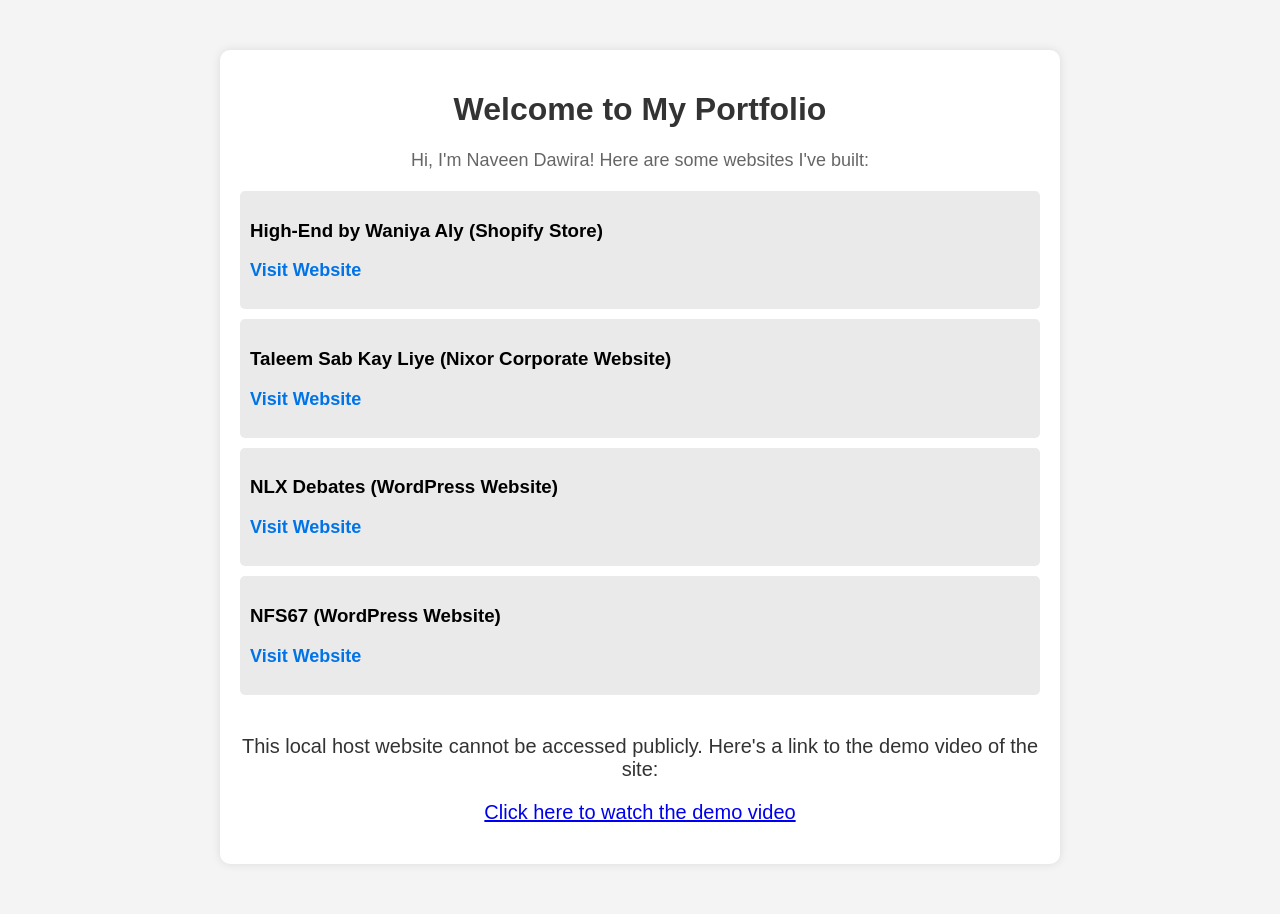
==== index.html @ eaddeeb8 "Update index.html" ====
<!DOCTYPE html>
<html lang="en">
<head>
    <meta charset="UTF-8">
    <meta name="viewport" content="width=device-width, initial-scale=1.0">
    <title>Naveen Dawira - Portfolio</title>
    <style>
        body {
            font-family: Arial, sans-serif;
            background-color: #f4f4f4;
            margin: 0;
            padding: 0;
            text-align: center;
        }
        .container {
            max-width: 800px;
            margin: 50px auto;
            background: white;
            padding: 20px;
            border-radius: 10px;
            box-shadow: 0 0 10px rgba(0, 0, 0, 0.1);
        }
        h1 {
            color: #333;
        }
        p {
            font-size: 18px;
            color: #666;
        }
        .projects {
            text-align: left;
            margin-top: 20px;
        }
        .project {
            background: #eaeaea;
            padding: 10px;
            border-radius: 5px;
            margin: 10px 0;
        }
        .project a {
            text-decoration: none;
            color: #0073e6;
            font-weight: bold;
        }
        .project a:hover {
            text-decoration: underline;
        }
        .video-demo {
            margin-top: 40px;
            text-align: center;
        }
        .video-demo p {
            font-size: 20px;
            color: #333;
        }
    </style>
</head>
<body>

    <div class="container">
        <h1>Welcome to My Portfolio</h1>
        <p>Hi, I'm Naveen Dawira! Here are some websites I've built:</p>

        <div class="projects">
            <div class="project">
                <h3>High-End by Waniya Aly (Shopify Store)</h3>
                <p><a href="https://highendbywaniyaaly.myshopify.com/" target="_blank">Visit Website</a></p>
            </div>

            <div class="project">
                <h3>Taleem Sab Kay Liye (Nixor Corporate Website)</h3>
                <p><a href="https://tskl.nixorcorporate.com/" target="_blank">Visit Website</a></p>
            </div>

            <div class="project">
                <h3>NLX Debates (WordPress Website)</h3>
                <p><a href="https://nlxdebates.wordpress.com/" target="_blank">Visit Website</a></p>
            </div>

            <div class="project">
                <h3>NFS67 (WordPress Website)</h3>
                <p><a href="https://nfs67.wordpress.com/" target="_blank">Visit Website</a></p>
            </div>
        </div>

        <!-- Demo Video Link Section -->
        <div class="video-demo">
            <p>This local host website cannot be accessed publicly. Here's a link to the demo video of the site:</p>
            <p><a href="https://share.descript.com/view/xeaqkUlND6E" target="_blank">Click here to watch the demo video</a></p>
        </div>

    </div>

</body>
</html>
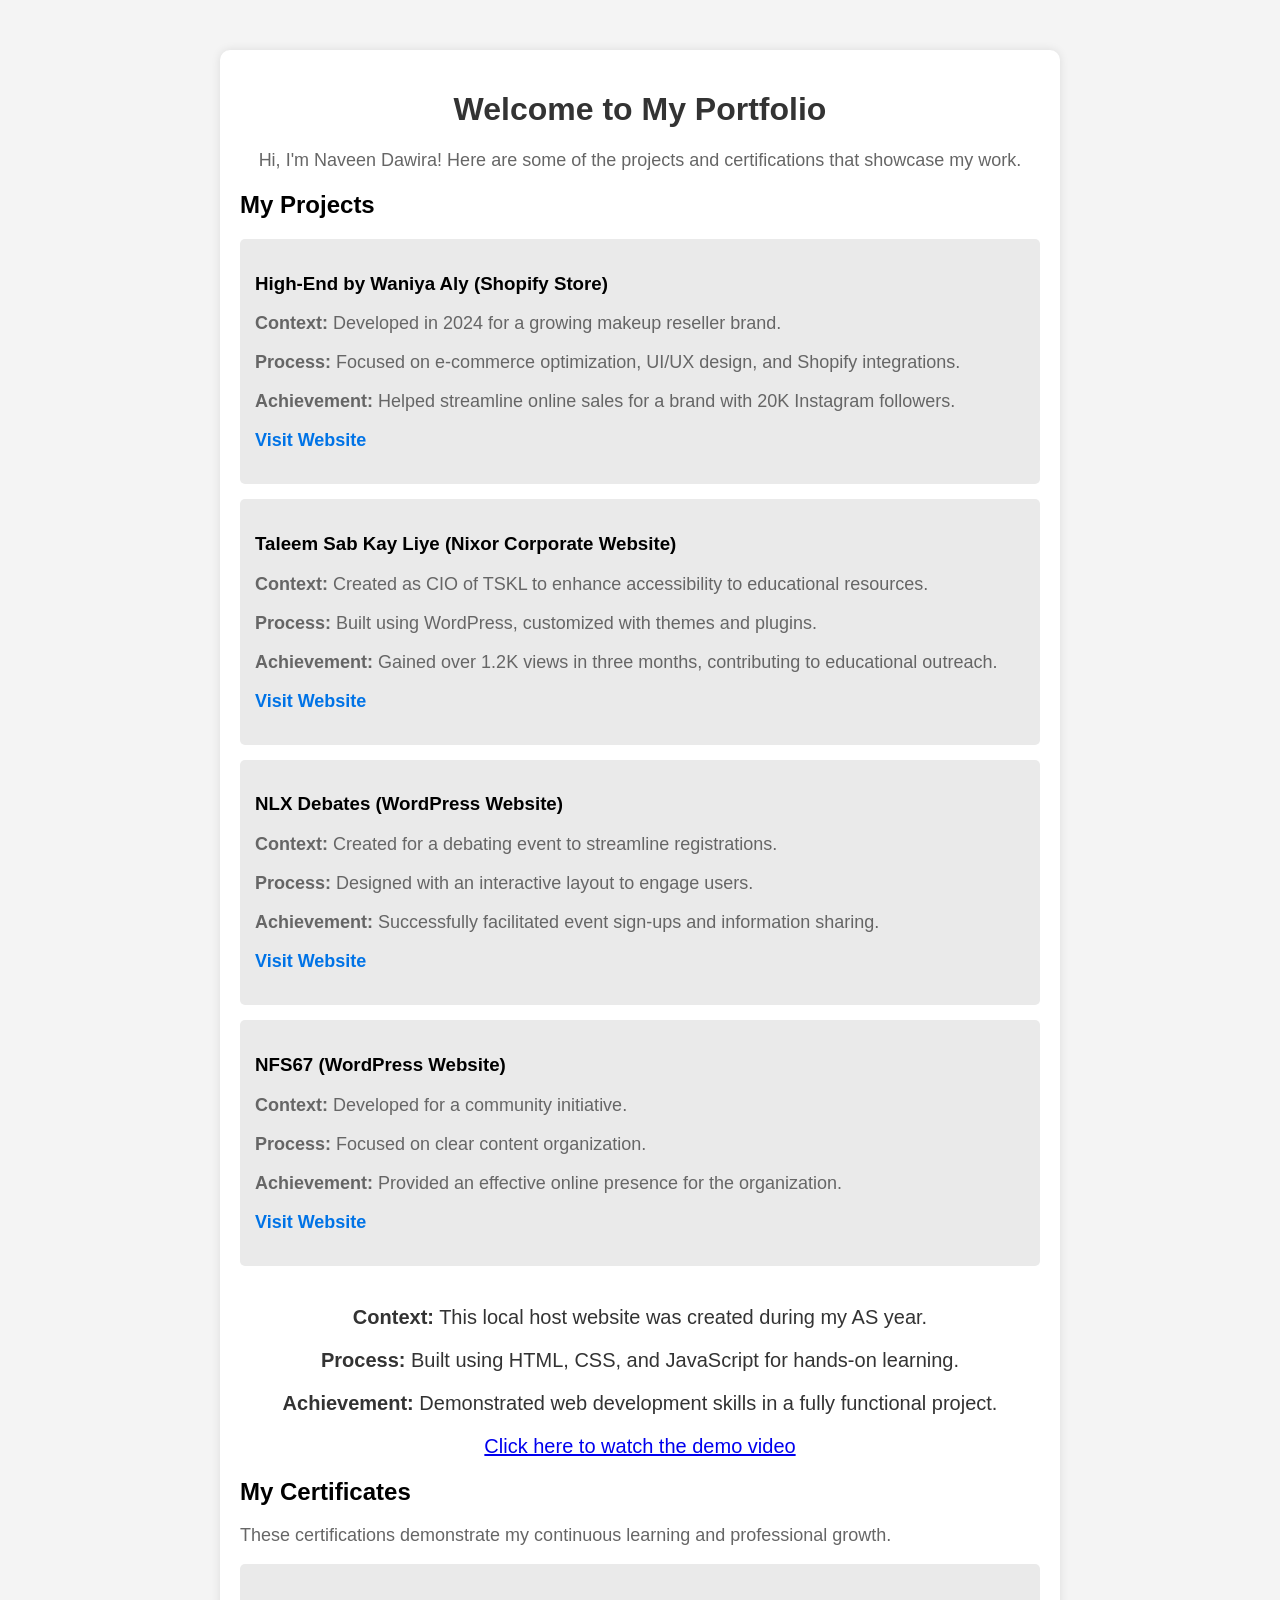
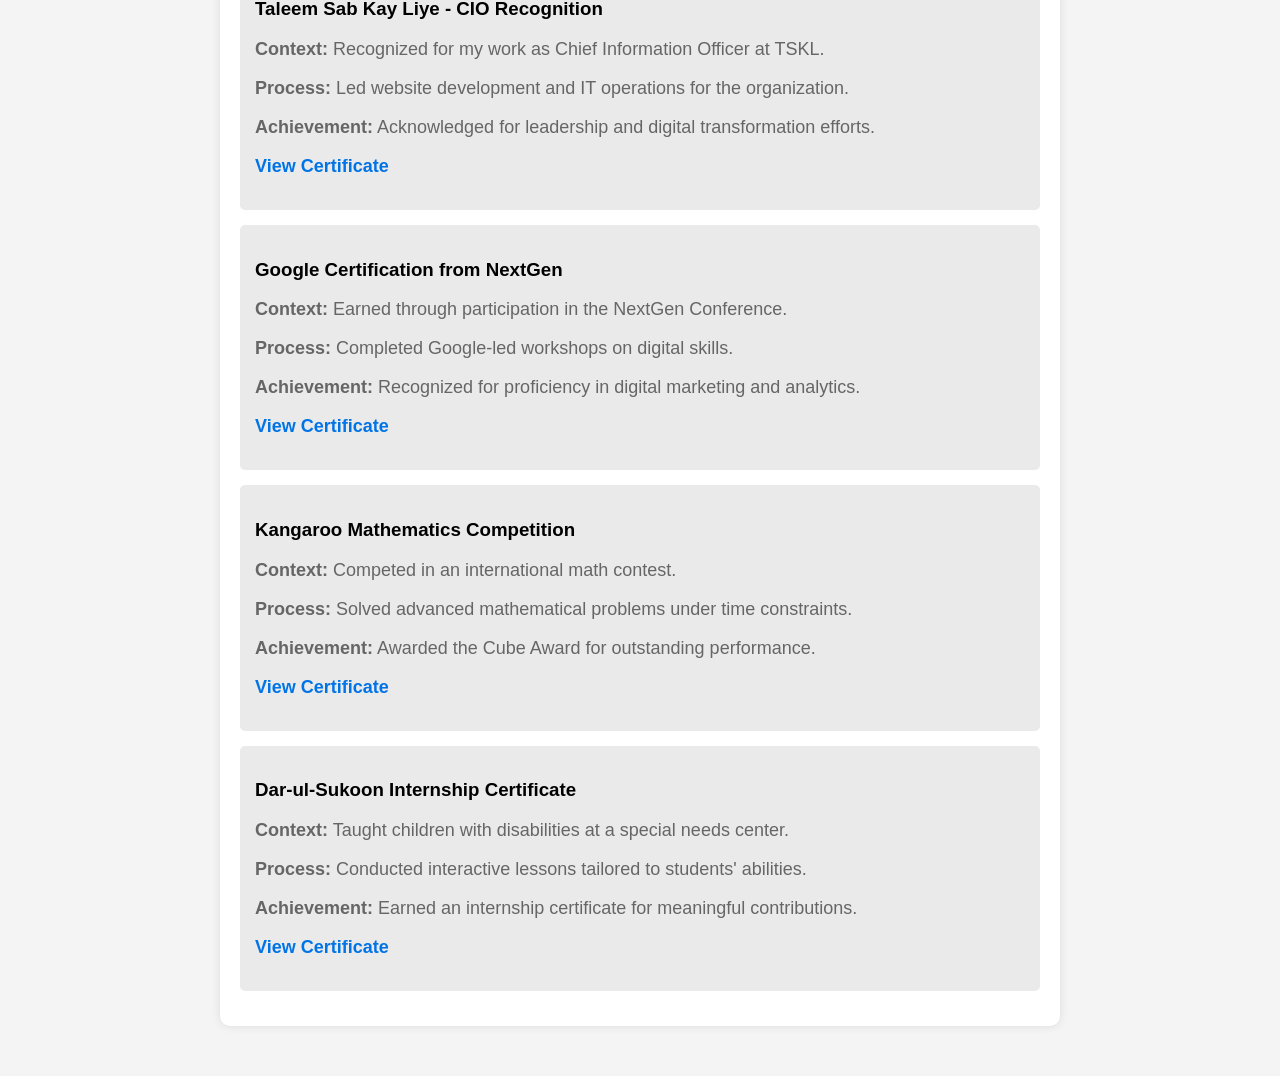
==== commit 1650c414: "Update index.html" ====
--- a/index.html
+++ b/index.html
@@ -27,22 +27,22 @@
             font-size: 18px;
             color: #666;
         }
-        .projects {
+        .projects, .certificates {
             text-align: left;
             margin-top: 20px;
         }
-        .project {
+        .project, .certificate {
             background: #eaeaea;
-            padding: 10px;
+            padding: 15px;
             border-radius: 5px;
-            margin: 10px 0;
+            margin: 15px 0;
         }
-        .project a {
+        .project a, .certificate a {
             text-decoration: none;
             color: #0073e6;
             font-weight: bold;
         }
-        .project a:hover {
+        .project a:hover, .certificate a:hover {
             text-decoration: underline;
         }
         .video-demo {
@@ -59,34 +59,89 @@
 
     <div class="container">
         <h1>Welcome to My Portfolio</h1>
-        <p>Hi, I'm Naveen Dawira! Here are some websites I've built:</p>
+        <p>Hi, I'm Naveen Dawira! Here are some of the projects and certifications that showcase my work.</p>
 
         <div class="projects">
+            <h2>My Projects</h2>
+
             <div class="project">
                 <h3>High-End by Waniya Aly (Shopify Store)</h3>
+                <p><strong>Context:</strong> Developed in 2024 for a growing makeup reseller brand.</p>
+                <p><strong>Process:</strong> Focused on e-commerce optimization, UI/UX design, and Shopify integrations.</p>
+                <p><strong>Achievement:</strong> Helped streamline online sales for a brand with 20K Instagram followers.</p>
                 <p><a href="https://highendbywaniyaaly.myshopify.com/" target="_blank">Visit Website</a></p>
             </div>
 
             <div class="project">
                 <h3>Taleem Sab Kay Liye (Nixor Corporate Website)</h3>
+                <p><strong>Context:</strong> Created as CIO of TSKL to enhance accessibility to educational resources.</p>
+                <p><strong>Process:</strong> Built using WordPress, customized with themes and plugins.</p>
+                <p><strong>Achievement:</strong> Gained over 1.2K views in three months, contributing to educational outreach.</p>
                 <p><a href="https://tskl.nixorcorporate.com/" target="_blank">Visit Website</a></p>
             </div>
 
             <div class="project">
                 <h3>NLX Debates (WordPress Website)</h3>
+                <p><strong>Context:</strong> Created for a debating event to streamline registrations.</p>
+                <p><strong>Process:</strong> Designed with an interactive layout to engage users.</p>
+                <p><strong>Achievement:</strong> Successfully facilitated event sign-ups and information sharing.</p>
                 <p><a href="https://nlxdebates.wordpress.com/" target="_blank">Visit Website</a></p>
             </div>
 
             <div class="project">
                 <h3>NFS67 (WordPress Website)</h3>
+                <p><strong>Context:</strong> Developed for a community initiative.</p>
+                <p><strong>Process:</strong> Focused on clear content organization.</p>
+                <p><strong>Achievement:</strong> Provided an effective online presence for the organization.</p>
                 <p><a href="https://nfs67.wordpress.com/" target="_blank">Visit Website</a></p>
+            </div
+                
+             <!-- Demo Video Link Section -->
+            <div class="video-demo">
+                <p><strong>Context:</strong> This local host website was created during my AS year.</p>
+                <p><strong>Process:</strong> Built using HTML, CSS, and JavaScript for hands-on learning.</p>
+                <p><strong>Achievement:</strong> Demonstrated web development skills in a fully functional project.</p>
+                <p><a href="https://share.descript.com/view/xeaqkUlND6E" target="_blank">Click here to watch the demo video</a></p>
             </div>
+            
         </div>
 
-        <!-- Demo Video Link Section -->
-        <div class="video-demo">
-            <p>This local host website cannot be accessed publicly. Here's a link to the demo video of the site:</p>
-            <p><a href="https://share.descript.com/view/xeaqkUlND6E" target="_blank">Click here to watch the demo video</a></p>
+        <!-- Certificates Section -->
+        <div class="certificates">
+            <h2>My Certificates</h2>
+            <p>These certifications demonstrate my continuous learning and professional growth.</p>
+
+            <div class="certificate">
+                <h3>Taleem Sab Kay Liye - CIO Recognition</h3>
+                <p><strong>Context:</strong> Recognized for my work as Chief Information Officer at TSKL.</p>
+                <p><strong>Process:</strong> Led website development and IT operations for the organization.</p>
+                <p><strong>Achievement:</strong> Acknowledged for leadership and digital transformation efforts.</p>
+                <p><a href="https://drive.google.com/file/d/1LgXJxatXMraf642U-XZfKHW8U6RBmC5i/view?usp=sharing" target="_blank">View Certificate</a></p>
+            </div>
+
+            <div class="certificate">
+                <h3>Google Certification from NextGen</h3>
+                <p><strong>Context:</strong> Earned through participation in the NextGen Conference.</p>
+                <p><strong>Process:</strong> Completed Google-led workshops on digital skills.</p>
+                <p><strong>Achievement:</strong> Recognized for proficiency in digital marketing and analytics.</p>
+                <p><a href="https://drive.google.com/file/d/1Ys6OiKJtLnRrwd4yx6FLHME7UYmQOFGW/view?usp=sharing" target="_blank">View Certificate</a></p>
+            </div>
+
+            <div class="certificate">
+                <h3>Kangaroo Mathematics Competition</h3>
+                <p><strong>Context:</strong> Competed in an international math contest.</p>
+                <p><strong>Process:</strong> Solved advanced mathematical problems under time constraints.</p>
+                <p><strong>Achievement:</strong> Awarded the Cube Award for outstanding performance.</p>
+                <p><a href="https://drive.google.com/file/d/1KyDOz8C-_a-BwboLIpEQISNKKJkAKZvK/view?usp=sharing" target="_blank">View Certificate</a></p>
+            </div>
+
+            <div class="certificate">
+                <h3>Dar-ul-Sukoon Internship Certificate</h3>
+                <p><strong>Context:</strong> Taught children with disabilities at a special needs center.</p>
+                <p><strong>Process:</strong> Conducted interactive lessons tailored to students' abilities.</p>
+                <p><strong>Achievement:</strong> Earned an internship certificate for meaningful contributions.</p>
+                <p><a href="https://drive.google.com/file/d/1-fGtlzzfaFZyhG1tu8q1LZkrtNmdOiAB/view?usp=sharing" target="_blank">View Certificate</a></p>
+            </div>
         </div>
 
     </div>
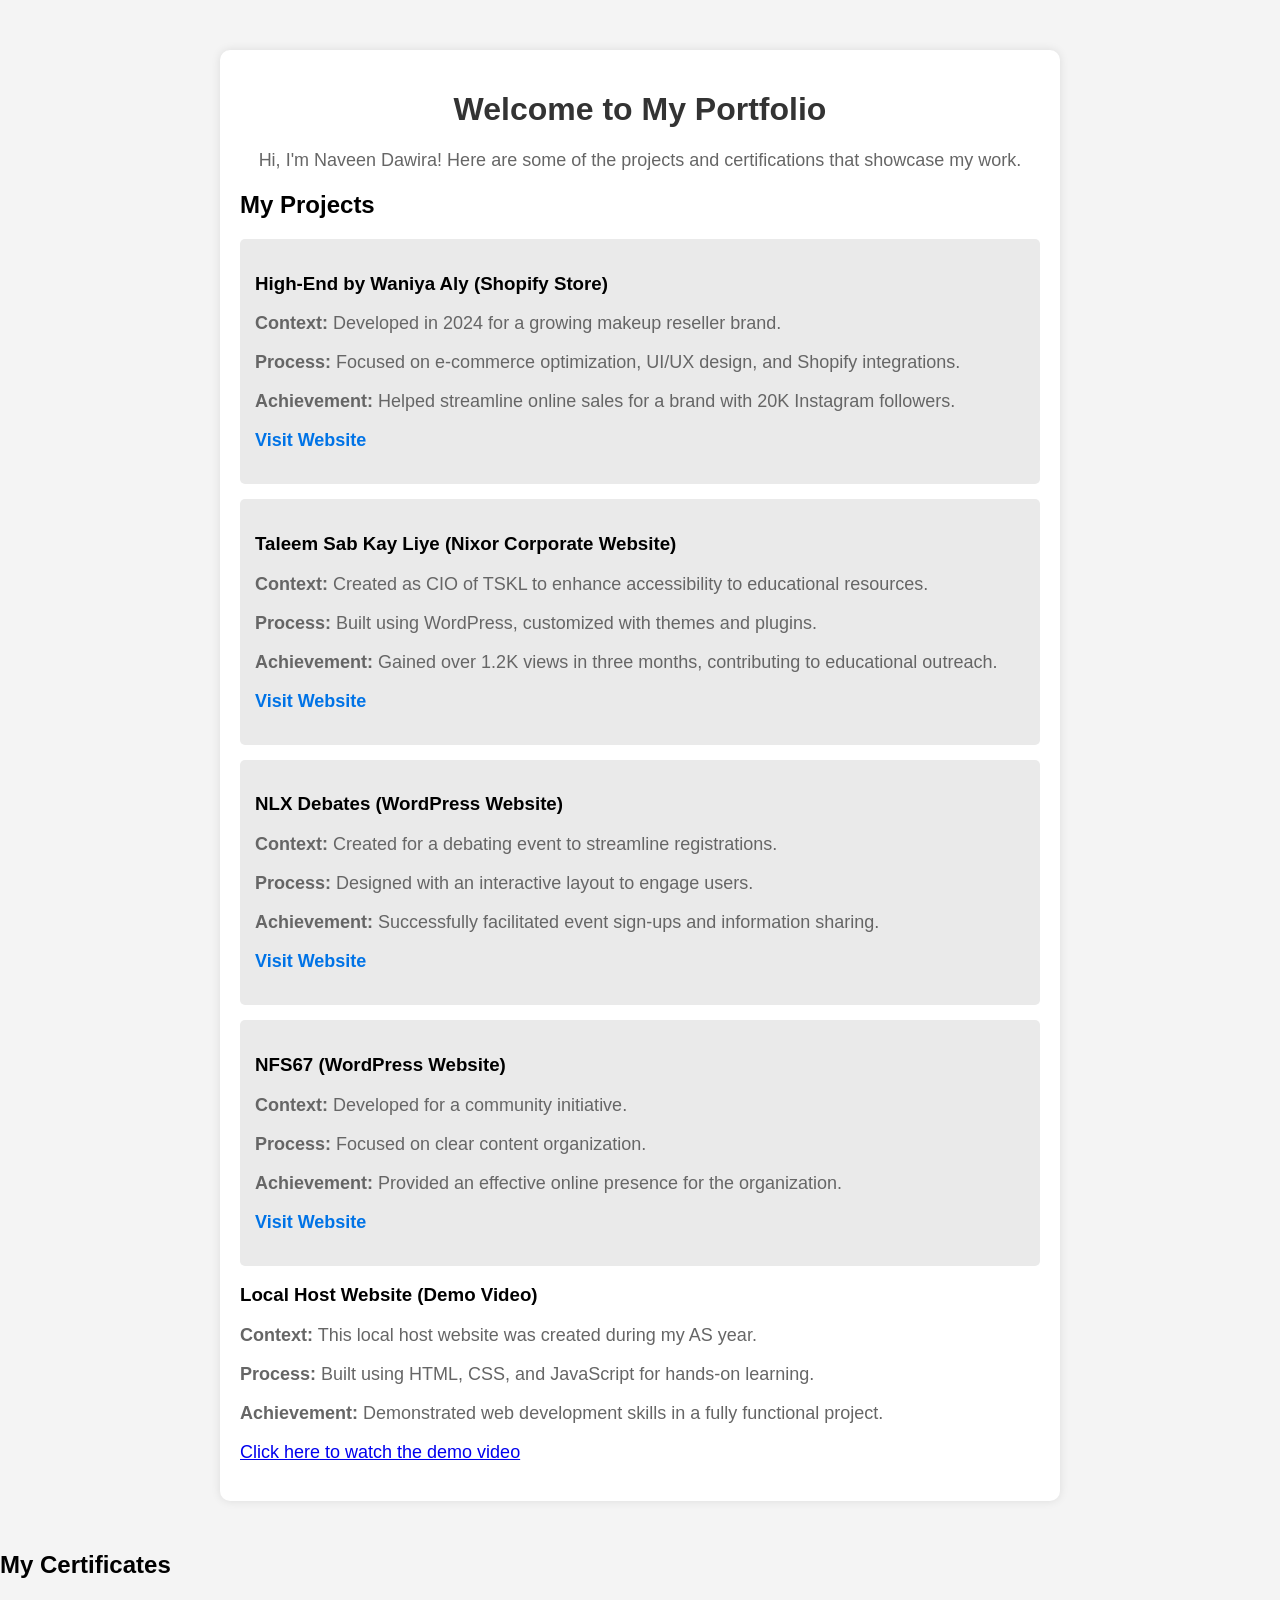
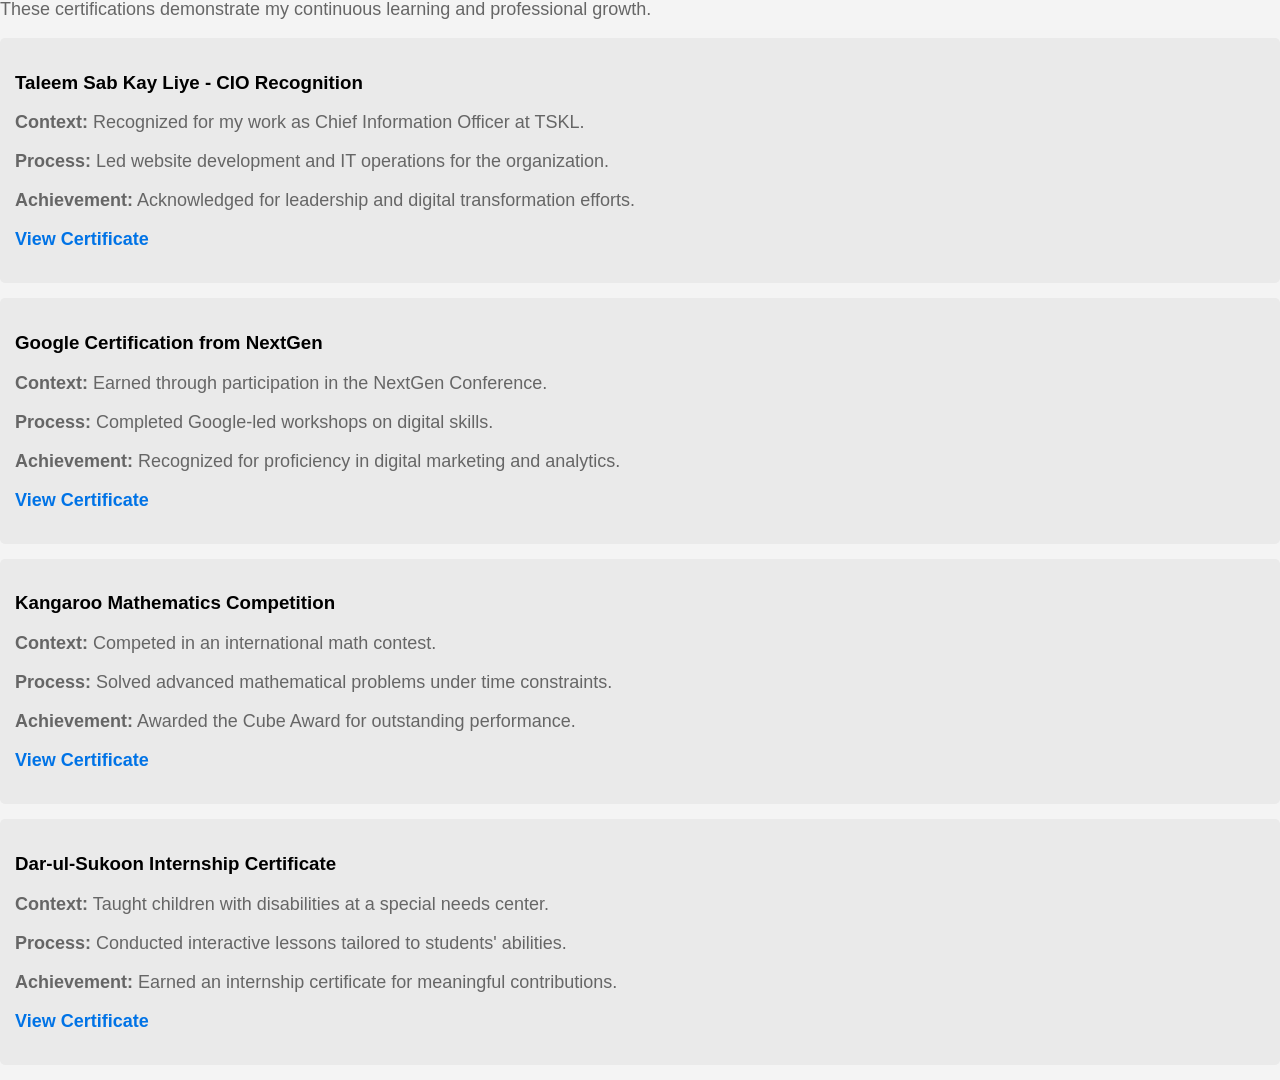
==== commit 923d9cb4: "Update index.html" ====
--- a/index.html
+++ b/index.html
@@ -96,13 +96,14 @@
                 <p><a href="https://nfs67.wordpress.com/" target="_blank">Visit Website</a></p>
             </div
                 
-             <!-- Demo Video Link Section -->
-            <div class="video-demo">
-                <p><strong>Context:</strong> This local host website was created during my AS year.</p>
-                <p><strong>Process:</strong> Built using HTML, CSS, and JavaScript for hands-on learning.</p>
-                <p><strong>Achievement:</strong> Demonstrated web development skills in a fully functional project.</p>
-                <p><a href="https://share.descript.com/view/xeaqkUlND6E" target="_blank">Click here to watch the demo video</a></p>
-            </div>
+             <div class="project">
+                 <h3>Local Host Website (Demo Video)</h3>
+                 <p><strong>Context:</strong> This local host website was created during my AS year.</p>
+                 <p><strong>Process:</strong> Built using HTML, CSS, and JavaScript for hands-on learning.</p>
+                 <p><strong>Achievement:</strong> Demonstrated web development skills in a fully functional project.</p>
+                 <p><a href="https://share.descript.com/view/xeaqkUlND6E" target="_blank">Click here to watch the demo video</a></p>
+             </div>
+
             
         </div>
 
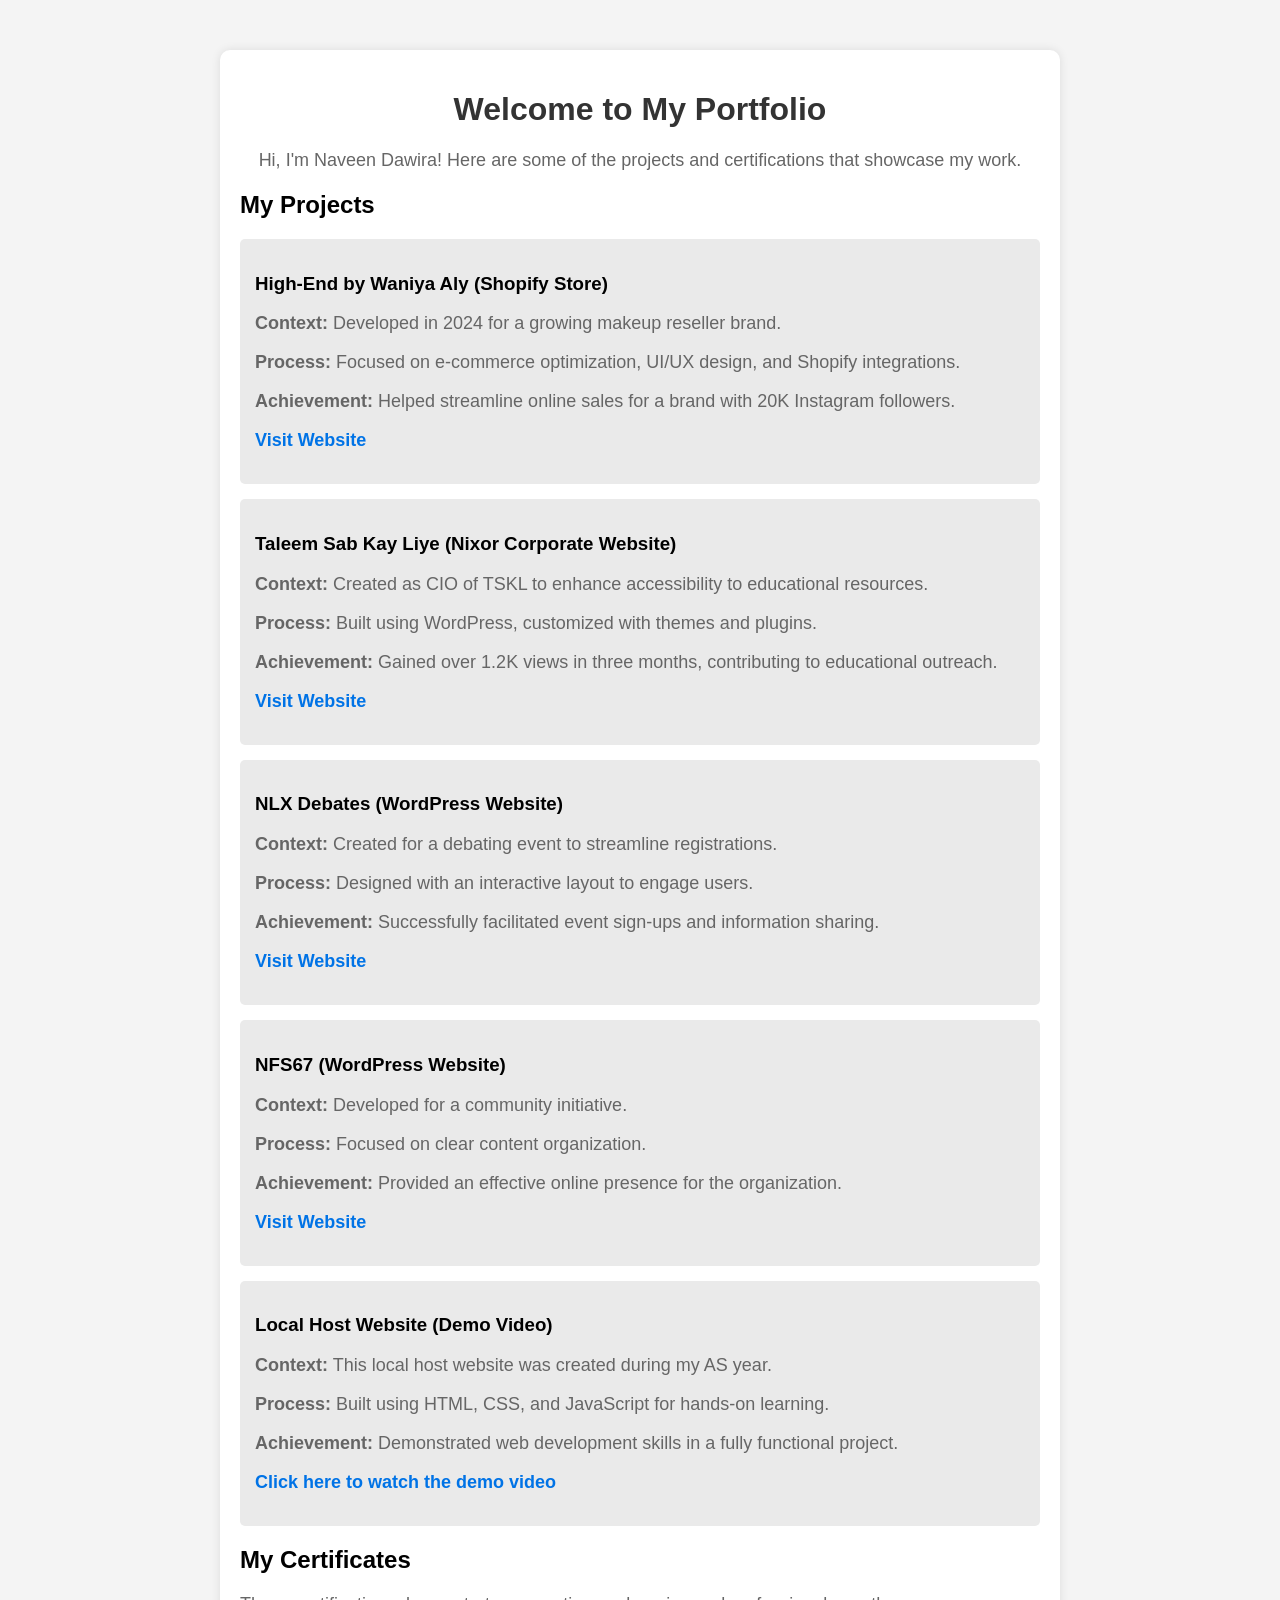
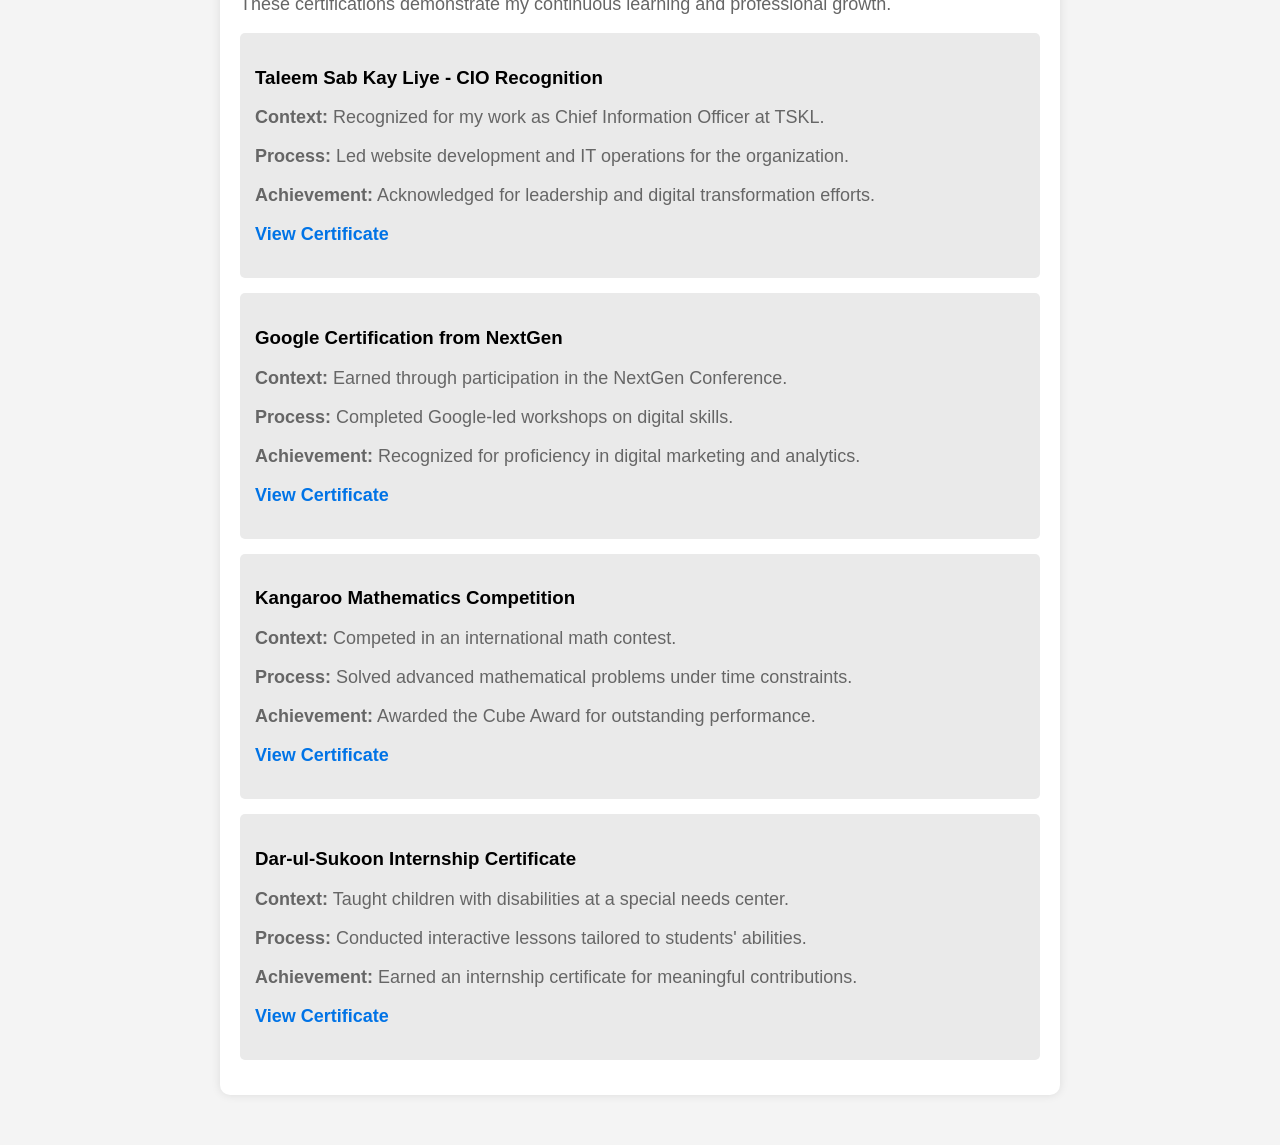
==== commit 6a3dae7d: "Update index.html" ====
--- a/index.html
+++ b/index.html
@@ -94,7 +94,7 @@
                 <p><strong>Process:</strong> Focused on clear content organization.</p>
                 <p><strong>Achievement:</strong> Provided an effective online presence for the organization.</p>
                 <p><a href="https://nfs67.wordpress.com/" target="_blank">Visit Website</a></p>
-            </div
+            </div>
                 
              <div class="project">
                  <h3>Local Host Website (Demo Video)</h3>
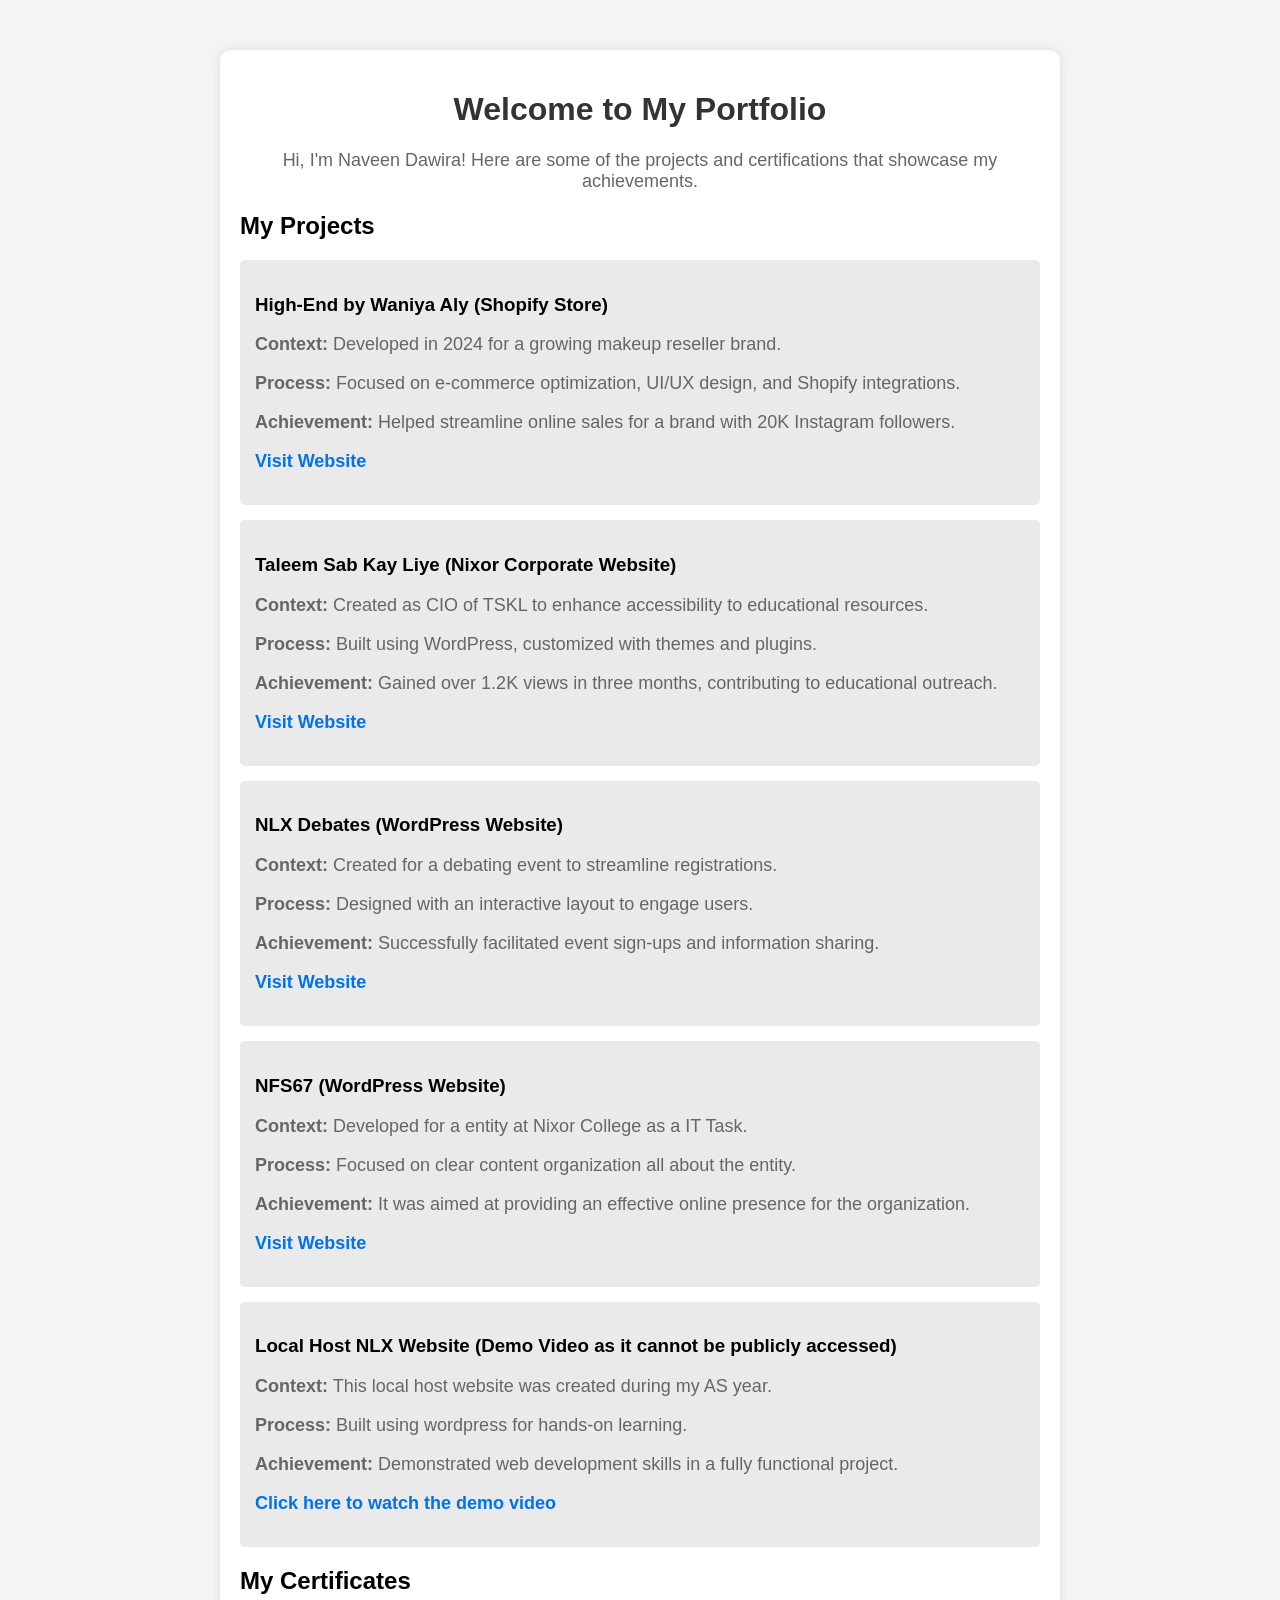
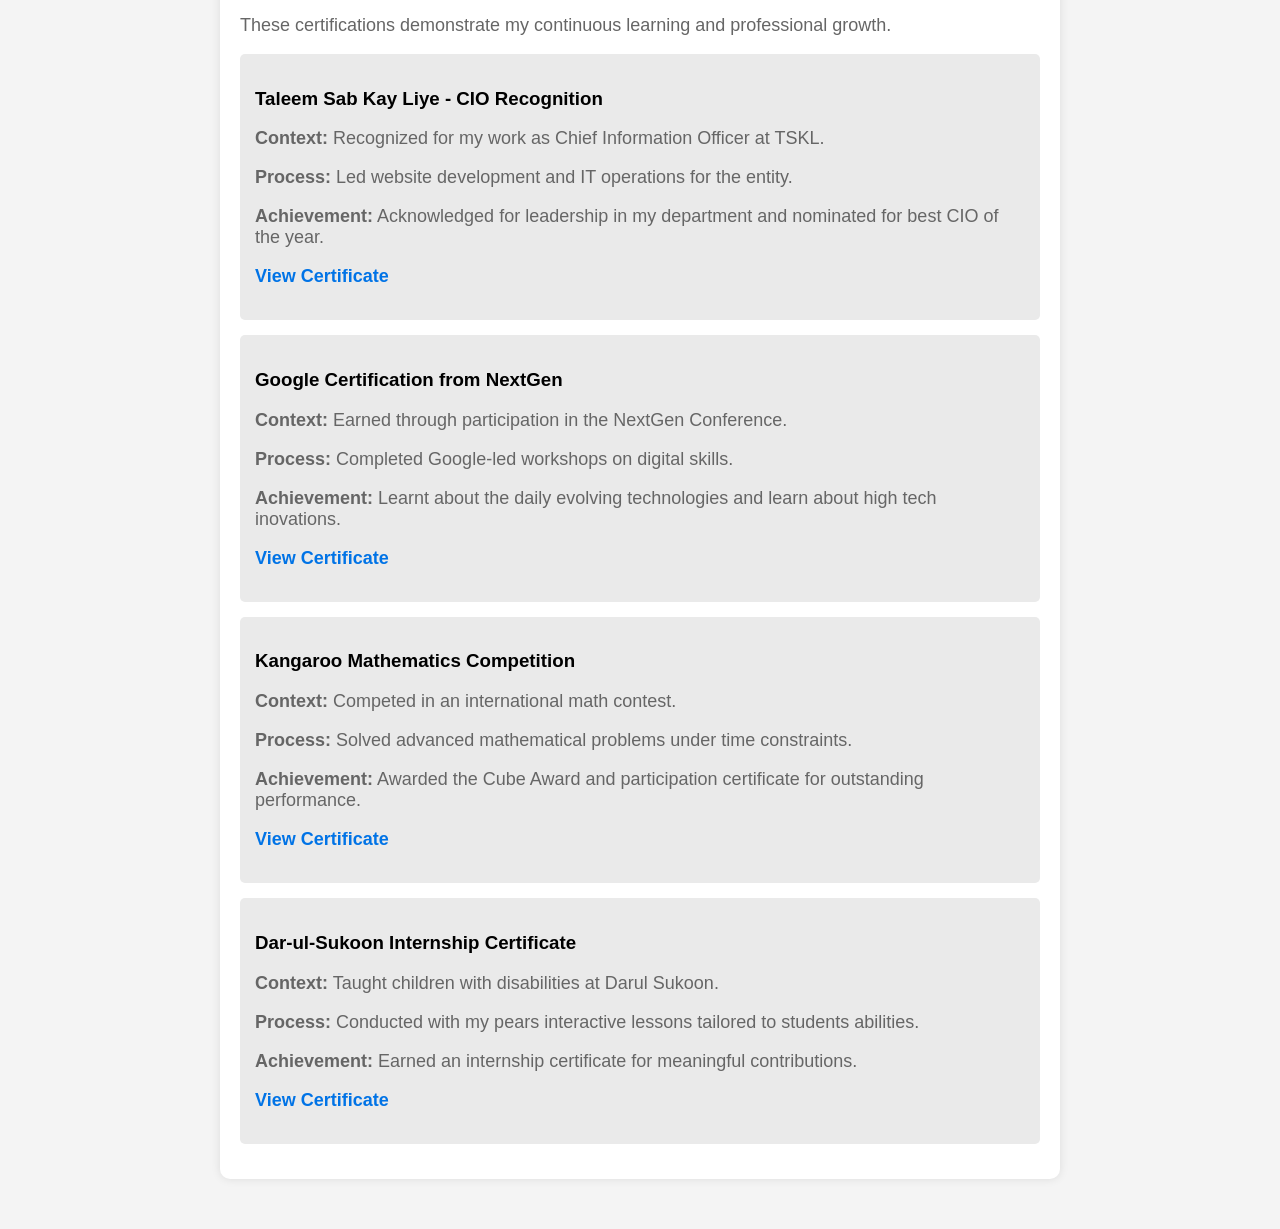
==== commit 66cc3a30: "Update index.html" ====
--- a/index.html
+++ b/index.html
@@ -59,7 +59,7 @@
 
     <div class="container">
         <h1>Welcome to My Portfolio</h1>
-        <p>Hi, I'm Naveen Dawira! Here are some of the projects and certifications that showcase my work.</p>
+        <p>Hi, I'm Naveen Dawira! Here are some of the projects and certifications that showcase my achievements.</p>
 
         <div class="projects">
             <h2>My Projects</h2>
@@ -90,16 +90,16 @@
 
             <div class="project">
                 <h3>NFS67 (WordPress Website)</h3>
-                <p><strong>Context:</strong> Developed for a community initiative.</p>
-                <p><strong>Process:</strong> Focused on clear content organization.</p>
-                <p><strong>Achievement:</strong> Provided an effective online presence for the organization.</p>
+                <p><strong>Context:</strong> Developed for a entity at Nixor College as a IT Task.</p>
+                <p><strong>Process:</strong> Focused on clear content organization all about the entity.</p>
+                <p><strong>Achievement:</strong> It was aimed at providing an effective online presence for the organization.</p>
                 <p><a href="https://nfs67.wordpress.com/" target="_blank">Visit Website</a></p>
             </div>
                 
              <div class="project">
-                 <h3>Local Host Website (Demo Video)</h3>
+                 <h3>Local Host NLX Website (Demo Video as it cannot be publicly accessed)</h3>
                  <p><strong>Context:</strong> This local host website was created during my AS year.</p>
-                 <p><strong>Process:</strong> Built using HTML, CSS, and JavaScript for hands-on learning.</p>
+                 <p><strong>Process:</strong> Built using wordpress for hands-on learning.</p>
                  <p><strong>Achievement:</strong> Demonstrated web development skills in a fully functional project.</p>
                  <p><a href="https://share.descript.com/view/xeaqkUlND6E" target="_blank">Click here to watch the demo video</a></p>
              </div>
@@ -115,8 +115,8 @@
             <div class="certificate">
                 <h3>Taleem Sab Kay Liye - CIO Recognition</h3>
                 <p><strong>Context:</strong> Recognized for my work as Chief Information Officer at TSKL.</p>
-                <p><strong>Process:</strong> Led website development and IT operations for the organization.</p>
-                <p><strong>Achievement:</strong> Acknowledged for leadership and digital transformation efforts.</p>
+                <p><strong>Process:</strong> Led website development and IT operations for the entity.</p>
+                <p><strong>Achievement:</strong> Acknowledged for leadership in my department and nominated for best CIO of the year.</p>
                 <p><a href="https://drive.google.com/file/d/1LgXJxatXMraf642U-XZfKHW8U6RBmC5i/view?usp=sharing" target="_blank">View Certificate</a></p>
             </div>
 
@@ -124,7 +124,7 @@
                 <h3>Google Certification from NextGen</h3>
                 <p><strong>Context:</strong> Earned through participation in the NextGen Conference.</p>
                 <p><strong>Process:</strong> Completed Google-led workshops on digital skills.</p>
-                <p><strong>Achievement:</strong> Recognized for proficiency in digital marketing and analytics.</p>
+                <p><strong>Achievement:</strong> Learnt about the daily evolving technologies and learn about high tech inovations.</p>
                 <p><a href="https://drive.google.com/file/d/1Ys6OiKJtLnRrwd4yx6FLHME7UYmQOFGW/view?usp=sharing" target="_blank">View Certificate</a></p>
             </div>
 
@@ -132,14 +132,14 @@
                 <h3>Kangaroo Mathematics Competition</h3>
                 <p><strong>Context:</strong> Competed in an international math contest.</p>
                 <p><strong>Process:</strong> Solved advanced mathematical problems under time constraints.</p>
-                <p><strong>Achievement:</strong> Awarded the Cube Award for outstanding performance.</p>
+                <p><strong>Achievement:</strong> Awarded the Cube Award and participation certificate for outstanding performance.</p>
                 <p><a href="https://drive.google.com/file/d/1KyDOz8C-_a-BwboLIpEQISNKKJkAKZvK/view?usp=sharing" target="_blank">View Certificate</a></p>
             </div>
 
             <div class="certificate">
                 <h3>Dar-ul-Sukoon Internship Certificate</h3>
-                <p><strong>Context:</strong> Taught children with disabilities at a special needs center.</p>
-                <p><strong>Process:</strong> Conducted interactive lessons tailored to students' abilities.</p>
+                <p><strong>Context:</strong> Taught children with disabilities at Darul Sukoon.</p>
+                <p><strong>Process:</strong> Conducted with my pears interactive lessons tailored to students abilities.</p>
                 <p><strong>Achievement:</strong> Earned an internship certificate for meaningful contributions.</p>
                 <p><a href="https://drive.google.com/file/d/1-fGtlzzfaFZyhG1tu8q1LZkrtNmdOiAB/view?usp=sharing" target="_blank">View Certificate</a></p>
             </div>
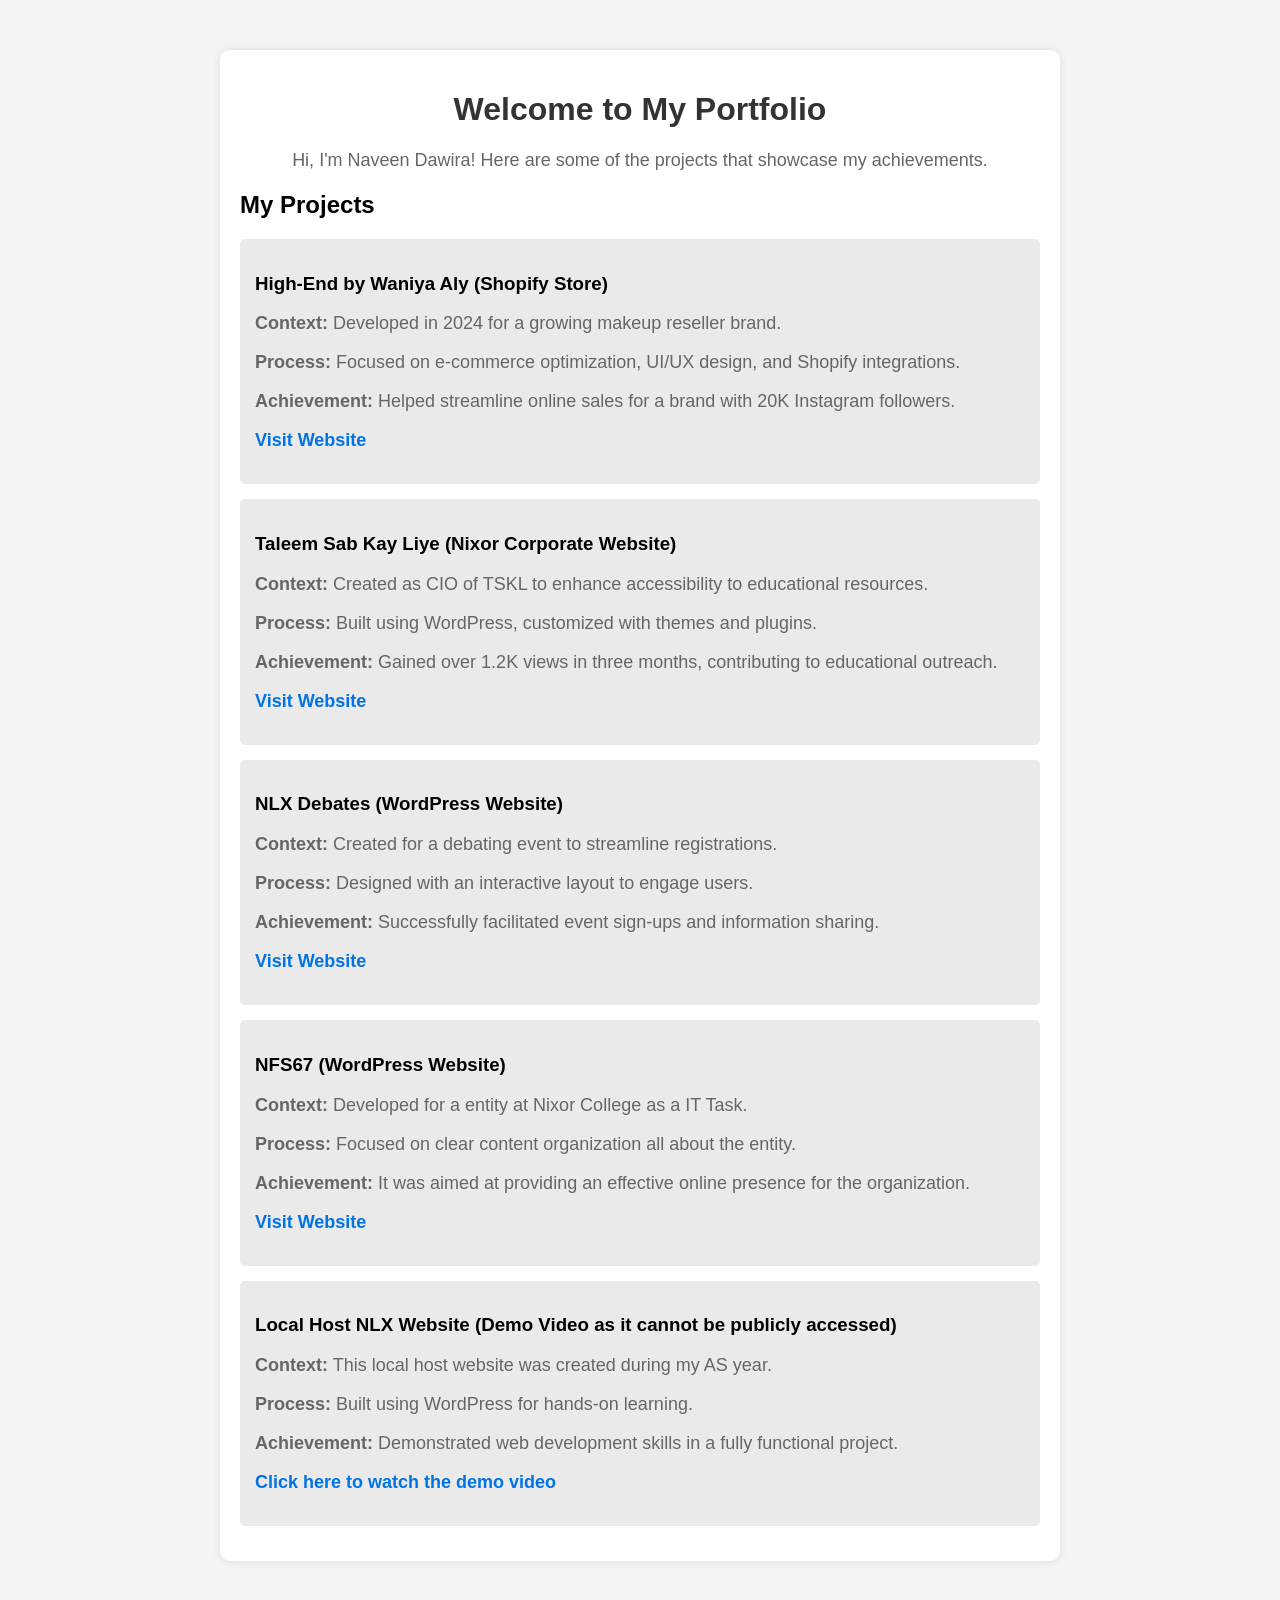
==== commit 3fadedce: "Update index.html" ====
--- a/index.html
+++ b/index.html
@@ -27,22 +27,22 @@
             font-size: 18px;
             color: #666;
         }
-        .projects, .certificates {
+        .projects {
             text-align: left;
             margin-top: 20px;
         }
-        .project, .certificate {
+        .project {
             background: #eaeaea;
             padding: 15px;
             border-radius: 5px;
             margin: 15px 0;
         }
-        .project a, .certificate a {
+        .project a {
             text-decoration: none;
             color: #0073e6;
             font-weight: bold;
         }
-        .project a:hover, .certificate a:hover {
+        .project a:hover {
             text-decoration: underline;
         }
         .video-demo {
@@ -59,7 +59,7 @@
 
     <div class="container">
         <h1>Welcome to My Portfolio</h1>
-        <p>Hi, I'm Naveen Dawira! Here are some of the projects and certifications that showcase my achievements.</p>
+        <p>Hi, I'm Naveen Dawira! Here are some of the projects that showcase my achievements.</p>
 
         <div class="projects">
             <h2>My Projects</h2>
@@ -96,55 +96,15 @@
                 <p><a href="https://nfs67.wordpress.com/" target="_blank">Visit Website</a></p>
             </div>
                 
-             <div class="project">
-                 <h3>Local Host NLX Website (Demo Video as it cannot be publicly accessed)</h3>
-                 <p><strong>Context:</strong> This local host website was created during my AS year.</p>
-                 <p><strong>Process:</strong> Built using wordpress for hands-on learning.</p>
-                 <p><strong>Achievement:</strong> Demonstrated web development skills in a fully functional project.</p>
-                 <p><a href="https://share.descript.com/view/xeaqkUlND6E" target="_blank">Click here to watch the demo video</a></p>
-             </div>
-
-            
-        </div>
-
-        <!-- Certificates Section -->
-        <div class="certificates">
-            <h2>My Certificates</h2>
-            <p>These certifications demonstrate my continuous learning and professional growth.</p>
-
-            <div class="certificate">
-                <h3>Taleem Sab Kay Liye - CIO Recognition</h3>
-                <p><strong>Context:</strong> Recognized for my work as Chief Information Officer at TSKL.</p>
-                <p><strong>Process:</strong> Led website development and IT operations for the entity.</p>
-                <p><strong>Achievement:</strong> Acknowledged for leadership in my department and nominated for best CIO of the year.</p>
-                <p><a href="https://drive.google.com/file/d/1LgXJxatXMraf642U-XZfKHW8U6RBmC5i/view?usp=sharing" target="_blank">View Certificate</a></p>
+            <div class="project">
+                <h3>Local Host NLX Website (Demo Video as it cannot be publicly accessed)</h3>
+                <p><strong>Context:</strong> This local host website was created during my AS year.</p>
+                <p><strong>Process:</strong> Built using WordPress for hands-on learning.</p>
+                <p><strong>Achievement:</strong> Demonstrated web development skills in a fully functional project.</p>
+                <p><a href="https://share.descript.com/view/xeaqkUlND6E" target="_blank">Click here to watch the demo video</a></p>
             </div>
 
-            <div class="certificate">
-                <h3>Google Certification from NextGen</h3>
-                <p><strong>Context:</strong> Earned through participation in the NextGen Conference.</p>
-                <p><strong>Process:</strong> Completed Google-led workshops on digital skills.</p>
-                <p><strong>Achievement:</strong> Learnt about the daily evolving technologies and learn about high tech inovations.</p>
-                <p><a href="https://drive.google.com/file/d/1Ys6OiKJtLnRrwd4yx6FLHME7UYmQOFGW/view?usp=sharing" target="_blank">View Certificate</a></p>
-            </div>
-
-            <div class="certificate">
-                <h3>Kangaroo Mathematics Competition</h3>
-                <p><strong>Context:</strong> Competed in an international math contest.</p>
-                <p><strong>Process:</strong> Solved advanced mathematical problems under time constraints.</p>
-                <p><strong>Achievement:</strong> Awarded the Cube Award and participation certificate for outstanding performance.</p>
-                <p><a href="https://drive.google.com/file/d/1KyDOz8C-_a-BwboLIpEQISNKKJkAKZvK/view?usp=sharing" target="_blank">View Certificate</a></p>
-            </div>
-
-            <div class="certificate">
-                <h3>Dar-ul-Sukoon Internship Certificate</h3>
-                <p><strong>Context:</strong> Taught children with disabilities at Darul Sukoon.</p>
-                <p><strong>Process:</strong> Conducted with my pears interactive lessons tailored to students abilities.</p>
-                <p><strong>Achievement:</strong> Earned an internship certificate for meaningful contributions.</p>
-                <p><a href="https://drive.google.com/file/d/1-fGtlzzfaFZyhG1tu8q1LZkrtNmdOiAB/view?usp=sharing" target="_blank">View Certificate</a></p>
-            </div>
         </div>
-
     </div>
 
 </body>
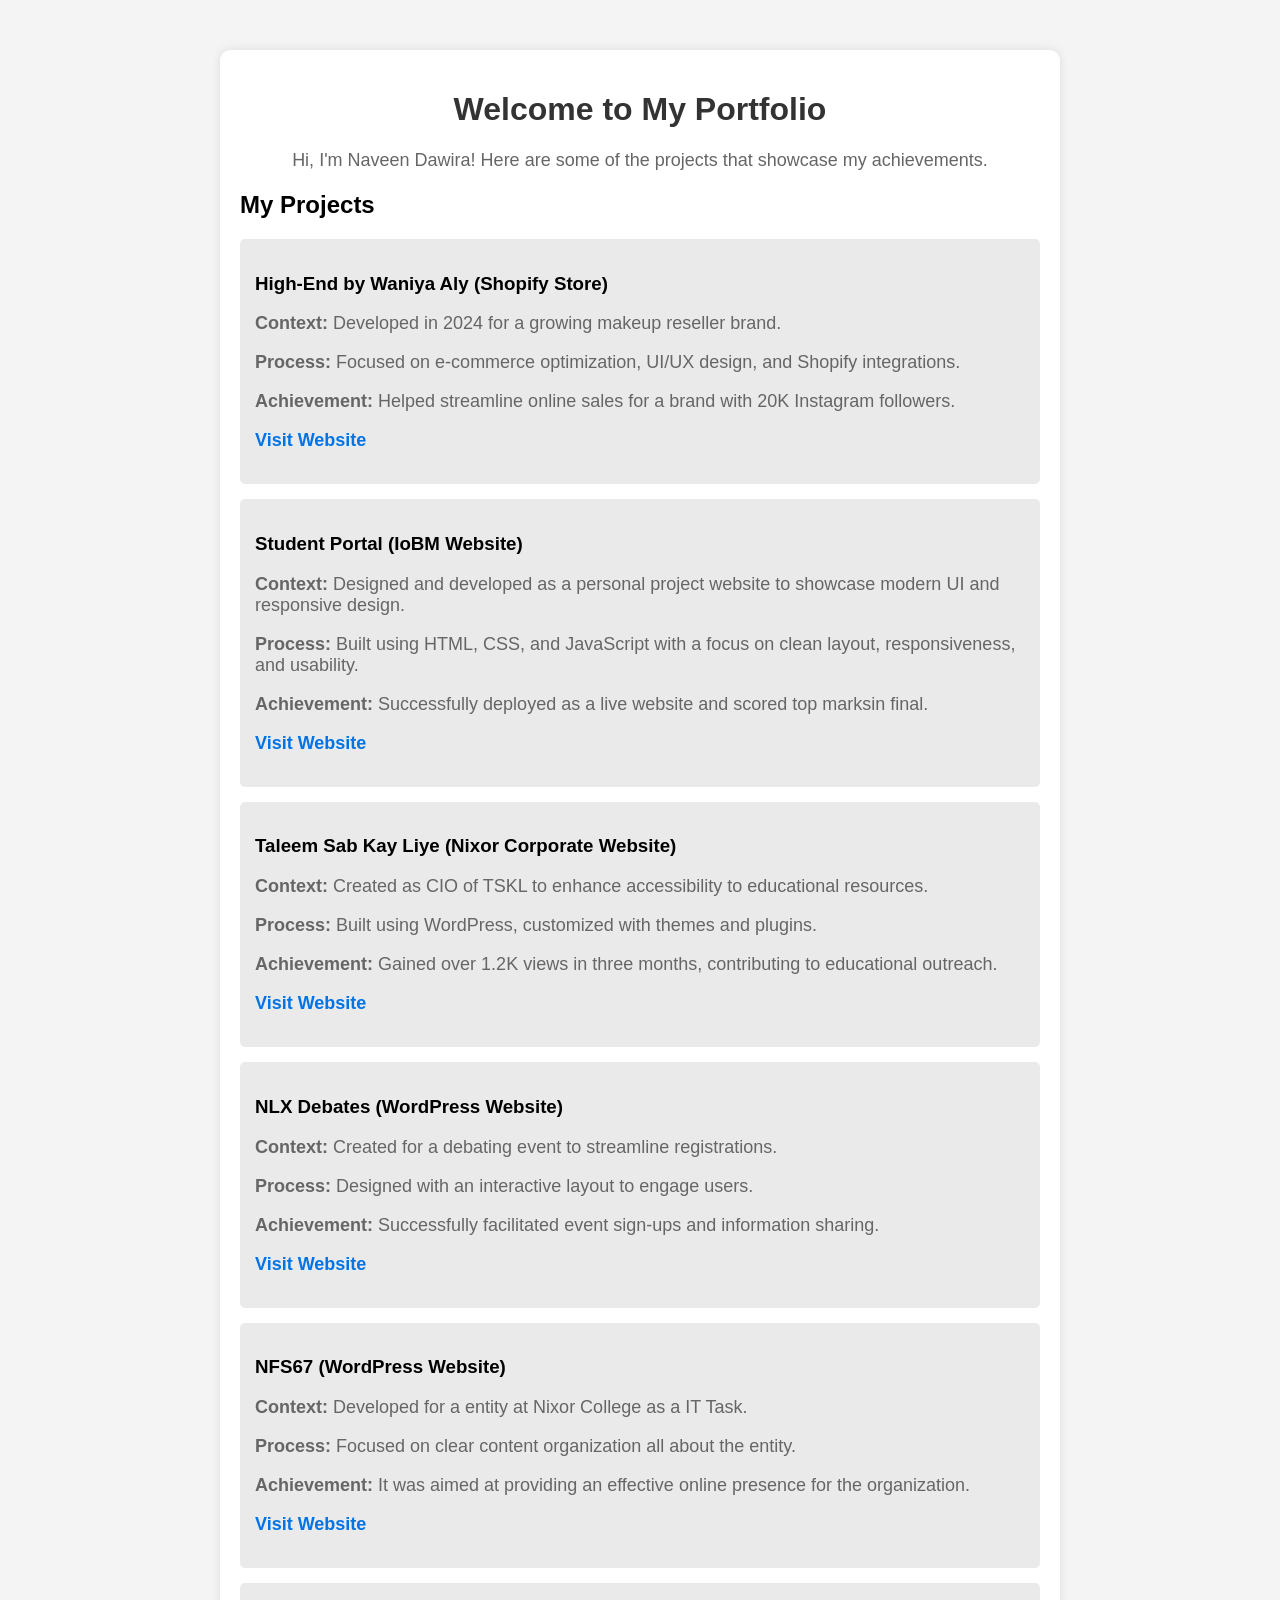
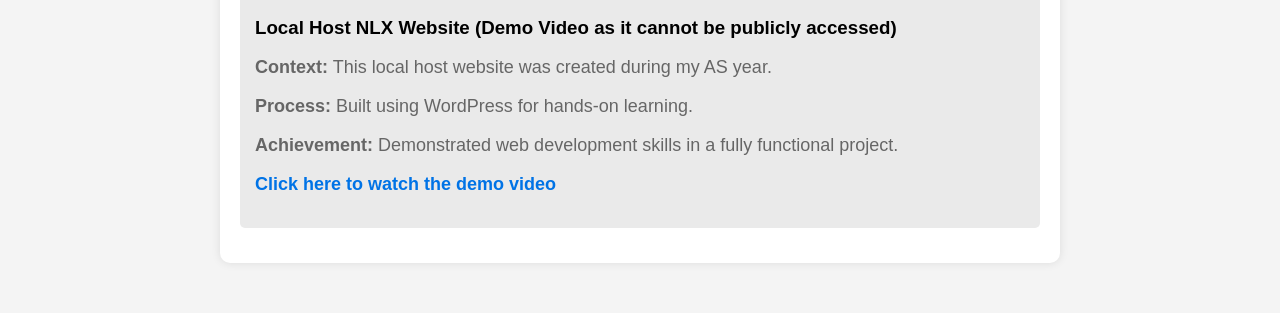
==== commit 540d2ee6: "Add Student Portal project details to index.html Added a new project entry for the Student Portal, d" ====
--- a/index.html
+++ b/index.html
@@ -73,6 +73,14 @@
             </div>
 
             <div class="project">
+                 <h3>Student Portal (IoBM Website)</h3>
+                 <p><strong>Context:</strong> Designed and developed as a personal project website to showcase modern UI and responsive design.</p>
+                 <p><strong>Process:</strong> Built using HTML, CSS, and JavaScript with a focus on clean layout, responsiveness, and usability.</p>
+                 <p><strong>Achievement:</strong> Successfully deployed as a live website and scored top marksin final.</p>
+                 <p><a href="https://YOUR-USERNAME.github.io/my-website-project/" target="_blank">Visit Website</a></p>
+            </div>
+            
+            <div class="project">
                 <h3>Taleem Sab Kay Liye (Nixor Corporate Website)</h3>
                 <p><strong>Context:</strong> Created as CIO of TSKL to enhance accessibility to educational resources.</p>
                 <p><strong>Process:</strong> Built using WordPress, customized with themes and plugins.</p>
